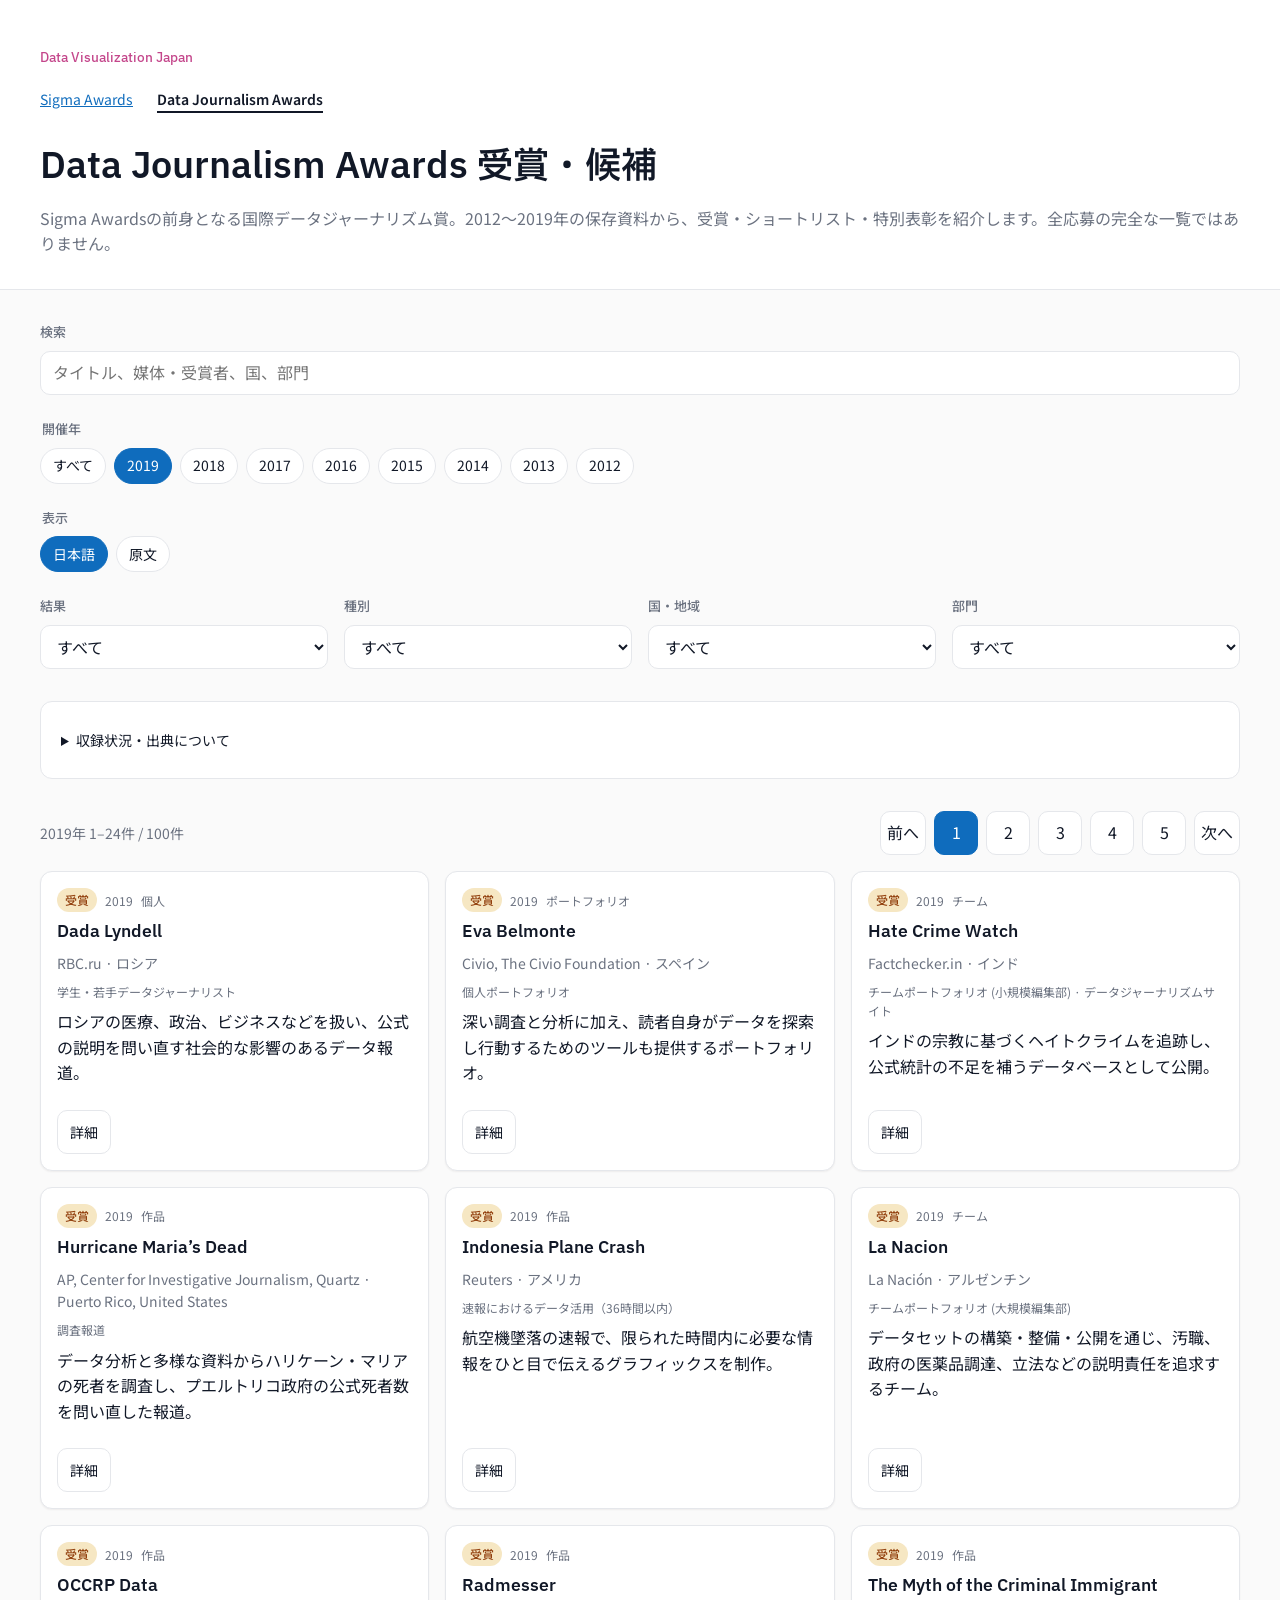
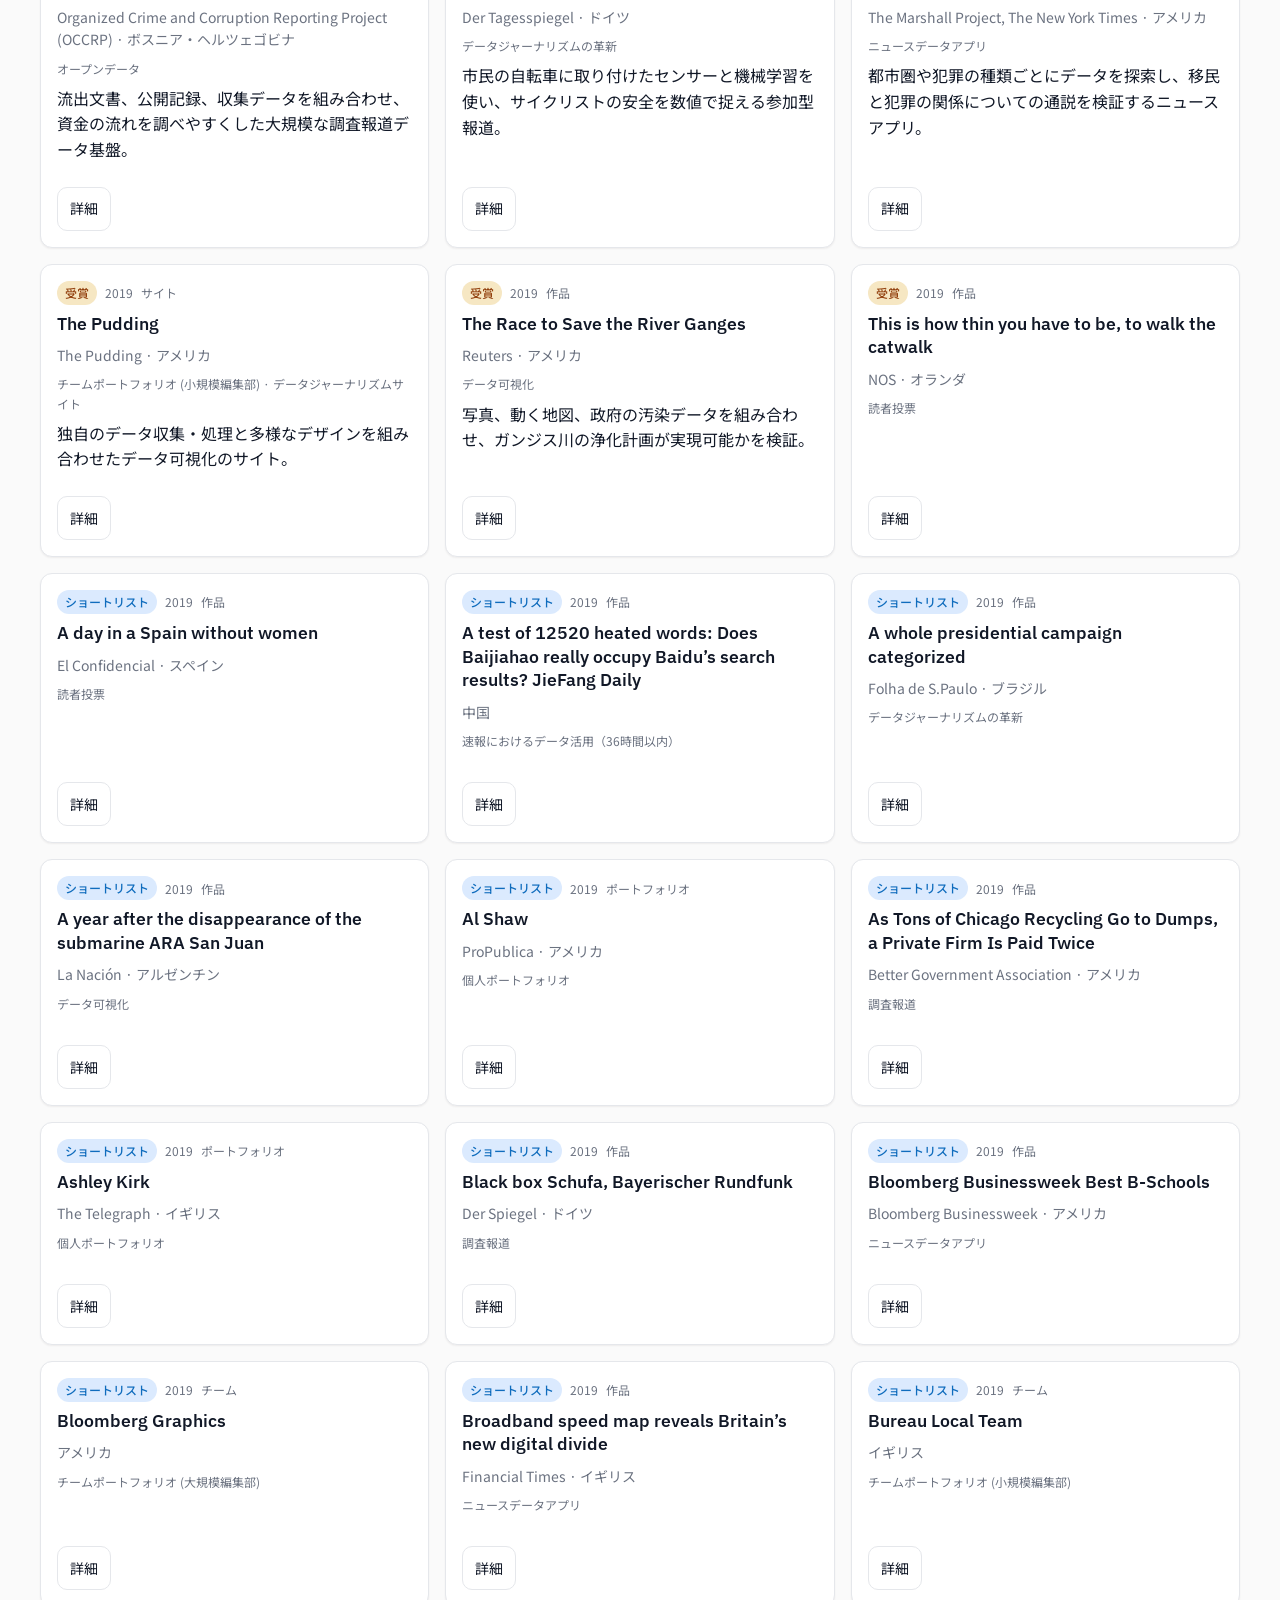
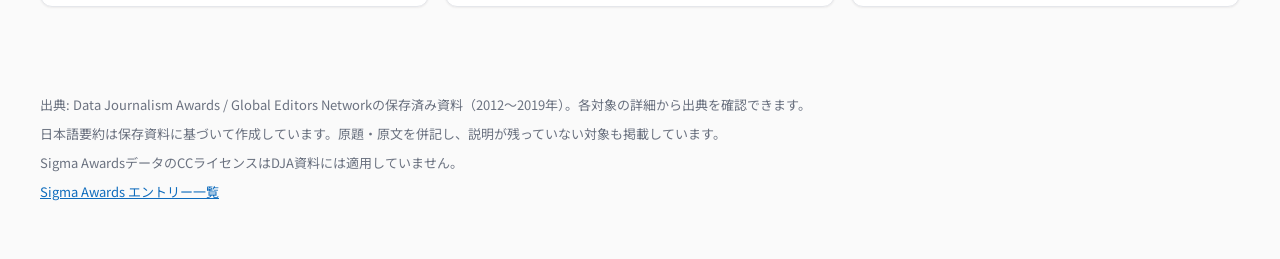
==== public/dja/index.html @ a72eab5a "Add archived Data Journalism Awards catalog" ====
<!DOCTYPE html>
<html lang="ja">
  <head>
    <meta charset="utf-8" />
    <meta name="viewport" content="width=device-width, initial-scale=1" />
    <!-- Google tag (gtag.js) -->
    <script async src="https://www.googletagmanager.com/gtag/js?id=G-0DP20HK462"></script>
    <script>
      window.dataLayer = window.dataLayer || [];
      function gtag(){dataLayer.push(arguments);}
      gtag('js', new Date());
      gtag('config', 'G-0DP20HK462');
    </script>
    <title>Data Journalism Awards 受賞・候補一覧</title>
    <meta
      name="description"
      content="Data Journalism Awardsの2012〜2019年の受賞・候補一覧。保存資料で確認できる作品・個人・チーム・サイトを検索できます。"
    />
    <link rel="preconnect" href="https://fonts.googleapis.com" />
    <link rel="preconnect" href="https://fonts.gstatic.com" crossorigin />
    <link
      href="https://fonts.googleapis.com/css2?family=IBM+Plex+Sans+JP:wght@400;500;600&family=Noto+Sans+JP:wght@400;500;600&display=swap"
      rel="stylesheet"
    />
    <link rel="icon" href="data:image/svg+xml,%3Csvg xmlns='http://www.w3.org/2000/svg' viewBox='0 0 32 32'%3E%3Crect fill='%230F6CBD' width='32' height='32' rx='6'/%3E%3Ctext x='16' y='22' text-anchor='middle' font-size='18' fill='white' font-family='Georgia, serif'%3EΣ%3C/text%3E%3C/svg%3E" />
    <link rel="stylesheet" href="../css/styles.css" />
  </head>
  <body data-catalog="dja" data-data-base="../data/dja/" data-default-year="latest">
    <a class="skip-link" href="#results">作品一覧へ</a>
    <header class="masthead">
      <div class="masthead__inner">
        <p class="masthead__kicker">Data Visualization Japan</p>
        <nav class="award-nav" aria-label="アワード"><a href="/">Sigma Awards</a><a href="/dja/" aria-current="page">Data Journalism Awards</a></nav>
        <h1>Data Journalism Awards 受賞・候補</h1>
        <p class="masthead__lede">Sigma Awardsの前身となる国際データジャーナリズム賞。2012〜2019年の保存資料から、受賞・ショートリスト・特別表彰を紹介します。全応募の完全な一覧ではありません。</p>
      </div>
    </header>

    <main class="page">
      <form class="filters" id="filters" role="search">
        <label class="filters__search">
          <span class="filters__label">検索</span>
          <input
            id="q"
            type="search"
            name="q"
            placeholder="タイトル、媒体・受賞者、国、部門"
            autocomplete="off"
            spellcheck="false"
          />
        </label>

        <fieldset class="filters__years">
          <legend class="filters__label">開催年</legend>
          <div class="chip-row" id="year-chips"></div>
        </fieldset>

        <fieldset>
          <legend class="filters__label">表示</legend>
          <div class="chip-row" id="locale-chips">
            <button class="chip" type="button" data-locale="ja" aria-pressed="true">日本語</button>
            <button class="chip" type="button" data-locale="src" aria-pressed="false">原文</button>
          </div>
        </fieldset>

        <div class="filters__row filters__row--four">
          <label>
            <span class="filters__label">結果</span>
            <select id="result" name="result">
              <option value="">すべて</option>
              <option value="winner">受賞</option>
              <option value="shortlist">ショートリスト</option>
              <option value="mention">選外表彰</option>
            </select>
          </label>
          <label>
            <span class="filters__label">種別</span>
            <select id="kind" name="kind">
              <option value="">すべて</option>
              <option value="project">作品</option>
              <option value="portfolio">ポートフォリオ</option>
              <option value="individual">個人</option>
              <option value="team">チーム</option>
              <option value="site">サイト</option>
            </select>
          </label>
          <label>
            <span class="filters__label">国・地域</span>
            <select id="country" name="country">
              <option value="">すべて</option>
            </select>
          </label>
          <label>
            <span class="filters__label">部門</span>
            <select id="category" name="category">
              <option value="">すべて</option>
            </select>
          </label>
        </div>
      </form>
      <details class="coverage" id="coverage"><summary>収録状況・出典について</summary></details>

      <section class="results" id="results" aria-live="polite">
        <div class="results__meta">
          <p id="result-count">読み込み中</p>
          <nav class="pager" id="pager" hidden></nav>
        </div>
        <div class="card-grid" id="card-grid"></div>
        <p class="empty" id="empty" hidden></p>
        <p class="error" id="error" hidden></p>
      </section>
    </main>

    <aside
      class="drawer"
      id="drawer"
      hidden
      role="dialog"
      aria-modal="true"
      aria-labelledby="drawer-title"
    >
      <div class="drawer__panel">
        <button class="drawer__close" type="button" id="drawer-close" aria-label="詳細を閉じる">
          閉じる
        </button>
        <img class="drawer__thumb" id="drawer-thumb" alt="" hidden />
        <p class="drawer__meta" id="drawer-meta"></p>
        <h2 id="drawer-title"></h2>
        <p class="drawer__original-title" id="drawer-original-title"></p>
        <p class="drawer__org" id="drawer-org"></p>
        <p class="drawer__langs" id="drawer-langs"></p>
        <div class="drawer__tags" id="drawer-tags"></div>
        <div class="drawer__body" id="drawer-body"></div>
        <details class="drawer__source" id="drawer-source">
          <summary>原文</summary>
          <div id="drawer-source-body"></div>
        </details>
        <div class="drawer__links" id="drawer-links"></div>
      </div>
    </aside>
    <div class="drawer__backdrop" id="drawer-backdrop" hidden></div>

    <footer class="site-footer">
      <p>出典: Data Journalism Awards / Global Editors Networkの保存済み資料（2012〜2019年）。各対象の詳細から出典を確認できます。</p>
      <p>日本語要約は保存資料に基づいて作成しています。原題・原文を併記し、説明が残っていない対象も掲載しています。</p>
      <p>Sigma AwardsデータのCCライセンスはDJA資料には適用していません。</p>
      <p><a href="/">Sigma Awards エントリー一覧</a></p>
    </footer>

    <script src="../js/app.js" type="module"></script>
  </body>
</html>
---- public/css/styles.css ----
:root {
  --primary: #0f6cbd;
  --primary-hover: #0958b5;
  --secondary: #4f6d7a;
  --accent: #f59e0b;
  --brand-pink: #c4468b;
  --success: #10b981;
  --background: #fafafa;
  --surface: #ffffff;
  --border: #e5e7eb;
  --text: #111827;
  --text-secondary: #6b7280;
  --code-bg: #f3f4f6;
  --winner: #92400e;
  --shortlist: #0f6cbd;
  --mention: #047857;
  --entry: #6b7280;
  --shadow: 0 1px 2px rgba(26, 25, 21, 0.06);
  --radius: 12px;
  --radius-btn: 10px;
  --ease-out: cubic-bezier(0.23, 1, 0.32, 1);
  --page-width: 1200px;
  --header-space: 8px;
}

*,
*::before,
*::after {
  box-sizing: border-box;
}

html {
  color-scheme: light;
}

body {
  margin: 0;
  background: var(--background);
  color: var(--text);
  font-family: "Noto Sans JP", "Hiragino Sans", sans-serif;
  font-size: 16px;
  line-height: 1.6;
}

h1,
h2,
h3,
.masthead__kicker,
.card__title {
  font-family: "IBM Plex Sans JP", "Noto Sans JP", sans-serif;
  letter-spacing: 0;
}

a {
  color: var(--primary);
  text-decoration: underline;
}

a:hover {
  text-decoration: none;
}

.skip-link {
  position: absolute;
  left: 16px;
  top: -48px;
  z-index: 20;
  padding: 8px 16px;
  background: var(--primary);
  color: #fff;
  text-decoration: none;
  border-radius: var(--radius-btn);
}

.skip-link:focus {
  top: 16px;
}

.masthead {
  background: var(--surface);
  border-bottom: 1px solid var(--border);
}

.masthead__inner,
.page,
.site-footer {
  width: min(100% - 32px, var(--page-width));
  margin-inline: auto;
}

.masthead__inner {
  padding: 48px 0 32px;
}

.masthead__kicker {
  margin: 0 0 8px;
  color: var(--brand-pink);
  font-size: 13px;
  font-weight: 500;
}

h1 {
  margin: 0;
  font-size: clamp(1.75rem, 2vw + 1rem, 2.25rem);
  font-weight: 600;
  line-height: 1.25;
}

.masthead__lede {
  margin: 16px 0 0;
  color: var(--text-secondary);
}

.page {
  padding: 32px 0 64px;
}

.filters {
  display: grid;
  gap: 24px;
  margin-bottom: 32px;
}

.filters__label,
.filters legend {
  display: block;
  margin-bottom: 8px;
  color: var(--text-secondary);
  font-size: 13px;
  font-weight: 500;
}

.filters fieldset {
  margin: 0;
  padding: 0;
  border: 0;
}

.filters input[type="search"],
.filters select {
  width: 100%;
  min-height: 44px;
  padding: 0 12px;
  border: 1px solid var(--border);
  border-radius: var(--radius-btn);
  background: var(--surface);
  color: var(--text);
  font: inherit;
}

.filters input[type="search"]:focus,
.filters select:focus,
.chip:focus-visible,
.card__detail:focus-visible,
.drawer__close:focus-visible,
.pager button:focus-visible {
  outline: 2px solid var(--primary);
  outline-offset: 2px;
}

.filters__row {
  display: grid;
  gap: 16px;
}

.filters__row--four {
  grid-template-columns: repeat(4, minmax(0, 1fr));
}

.filters__row--four > label {
  min-width: 0;
}

.chip-row {
  display: flex;
  flex-wrap: wrap;
  gap: 8px;
}

.chip {
  min-height: 36px;
  padding: 0 12px;
  border: 1px solid var(--border);
  border-radius: 999px;
  background: var(--surface);
  color: var(--text);
  font: inherit;
  font-size: 14px;
  cursor: pointer;
  transition: border-color 150ms var(--ease-out), background-color 150ms var(--ease-out),
    color 150ms var(--ease-out), transform 160ms var(--ease-out);
}

.chip[aria-pressed="true"] {
  background: var(--primary);
  border-color: var(--primary);
  color: #fff;
}

.chip:active,
.card:active,
.card__detail:active,
.drawer__close:active,
.pager button:active {
  transform: scale(0.97);
}

.results__meta {
  display: flex;
  flex-wrap: wrap;
  align-items: center;
  justify-content: space-between;
  gap: 16px;
  margin-bottom: 16px;
}

.results__meta p {
  margin: 0;
  color: var(--text-secondary);
  font-size: 14px;
}

.card-grid {
  display: grid;
  gap: 16px;
  grid-template-columns: 1fr;
}

.card {
  display: flex;
  flex-direction: column;
  gap: 8px;
  min-height: 100%;
  padding: 16px;
  border: 1px solid var(--border);
  border-radius: var(--radius);
  background: var(--surface);
  box-shadow: var(--shadow);
  color: inherit;
  text-align: left;
  text-decoration: none;
  cursor: pointer;
  transition: border-color 150ms var(--ease-out), transform 160ms var(--ease-out);
}

.card__thumb {
  display: block;
  margin: -16px -16px 8px;
  width: calc(100% + 32px);
  max-width: none;
  aspect-ratio: 16 / 10;
  object-fit: cover;
  background: var(--code-bg);
  border-radius: 11px 11px 0 0;
}

.card__top {
  display: flex;
  flex-wrap: wrap;
  align-items: center;
  gap: 8px;
}

.badge {
  display: inline-flex;
  align-items: center;
  min-height: 24px;
  padding: 0 8px;
  border-radius: 999px;
  background: var(--code-bg);
  color: var(--entry);
  font-size: 12px;
  font-weight: 500;
  line-height: 1;
}

.badge--winner {
  background: #f6e7c3;
  color: var(--winner);
}

.badge--shortlist {
  background: #dbeafe;
  color: var(--shortlist);
}

.badge--mention {
  background: #d1fae5;
  color: var(--mention);
}

.card__year,
.card__kind {
  color: var(--text-secondary);
  font-size: 12px;
}

.card__title {
  margin: 0;
  font-size: 1.05rem;
  font-weight: 600;
  line-height: 1.4;
}

.card__original,
.card__original-title,
.drawer__original-title {
  margin: 0;
  color: var(--text-secondary);
  font-size: 13px;
  line-height: 1.45;
}

.drawer__langs {
  margin: 8px 0 0;
  color: var(--text-secondary);
  font-size: 14px;
}

.drawer__source {
  margin-top: 24px;
  border-top: 1px solid var(--border);
  padding-top: 16px;
}

.drawer__source summary {
  min-height: 44px;
  display: flex;
  align-items: center;
  cursor: pointer;
  font-weight: 500;
}

.drawer__source[hidden] {
  display: none;
}

.card__org {
  margin: 0;
  color: var(--text-secondary);
  font-size: 14px;
}

.card__langs {
  margin: 0;
  color: var(--text-secondary);
  font-size: 13px;
}

.card__summary {
  margin: 0;
  display: -webkit-box;
  -webkit-box-orient: vertical;
  -webkit-line-clamp: 3;
  line-clamp: 3;
  overflow: hidden;
  flex: 1;
}

.card__actions {
  display: flex;
  flex-wrap: wrap;
  align-items: center;
  gap: 16px;
  margin-top: 8px;
}

.card__detail {
  min-height: 44px;
  padding: 0 12px;
  border: 1px solid var(--border);
  border-radius: var(--radius-btn);
  background: var(--surface);
  color: var(--text);
  font: inherit;
  font-size: 14px;
  cursor: pointer;
  transition: transform 160ms var(--ease-out), filter 150ms ease, border-color 150ms var(--ease-out);
}

.card__tags {
  display: flex;
  flex-wrap: wrap;
  gap: 8px;
}

.tag {
  color: var(--secondary);
  font-size: 12px;
}

.card__open {
  color: var(--primary);
  font-size: 14px;
  font-weight: 500;
  text-decoration: none;
}

.card__open:hover {
  text-decoration: underline;
}

.empty,
.error {
  padding: 24px;
  border: 1px dashed var(--border);
  border-radius: var(--radius);
  background: var(--surface);
}

.error {
  border-style: solid;
  color: #991b1b;
}

.pager {
  display: flex;
  flex-wrap: wrap;
  gap: 8px;
}

.pager button {
  min-width: 44px;
  min-height: 44px;
  border: 1px solid var(--border);
  border-radius: var(--radius-btn);
  background: var(--surface);
  color: var(--text);
  font: inherit;
  cursor: pointer;
  transition: filter 150ms ease, transform 160ms var(--ease-out);
}

.pager button[aria-current="page"] {
  background: var(--primary);
  border-color: var(--primary);
  color: #fff;
}

.pager__gap {
  display: inline-flex;
  align-items: center;
  min-height: 44px;
  color: var(--text-secondary);
}

.site-footer {
  padding: 24px 0 48px;
  color: var(--text-secondary);
  font-size: 13px;
}

.site-footer p {
  margin: 0 0 8px;
}

.drawer[hidden],
.drawer__backdrop[hidden] {
  display: none;
}

.drawer__backdrop {
  position: fixed;
  inset: 0;
  background: rgba(26, 25, 21, 0.35);
  z-index: 30;
}

.drawer {
  position: fixed;
  inset: 0;
  z-index: 40;
  display: flex;
  justify-content: flex-end;
  pointer-events: none;
}

.drawer__panel {
  pointer-events: auto;
  width: min(100%, 560px);
  height: 100%;
  overflow: auto;
  padding: 24px;
  background: var(--surface);
  box-shadow: -8px 0 24px rgba(26, 25, 21, 0.08);
  transform: translateX(0);
  transition: transform 280ms var(--ease-out);
}

.drawer[data-open="false"] .drawer__panel {
  transform: translateX(100%);
}

.drawer__thumb {
  display: block;
  width: 100%;
  max-height: 280px;
  margin: 0 0 16px;
  object-fit: cover;
  background: var(--code-bg);
  border-radius: 8px;
}

.drawer__thumb[hidden] {
  display: none;
}

.drawer__close {
  min-height: 44px;
  margin-bottom: 16px;
  padding: 0 16px;
  border: 1px solid var(--border);
  border-radius: var(--radius-btn);
  background: var(--surface);
  color: var(--text);
  font: inherit;
  cursor: pointer;
  transition: transform 160ms var(--ease-out), filter 150ms ease;
}

.drawer__meta,
.drawer__org {
  color: var(--text-secondary);
  font-size: 14px;
}

.drawer h2 {
  margin: 8px 0 8px;
  font-size: 1.5rem;
  line-height: 1.35;
}

.drawer__tags {
  display: flex;
  flex-wrap: wrap;
  gap: 8px;
  margin: 16px 0;
}

.drawer__body h3 {
  margin: 24px 0 8px;
  font-size: 13px;
  font-weight: 600;
  color: var(--text-secondary);
}

.drawer__body p {
  margin: 0;
  white-space: pre-wrap;
}

.drawer__links {
  display: grid;
  gap: 8px;
  margin-top: 24px;
}

.drawer__links a {
  word-break: break-all;
}

@media (min-width: 768px) {
  .filters__row {
    grid-template-columns: repeat(3, 1fr);
  }

  .filters__row--four {
    grid-template-columns: repeat(4, minmax(0, 1fr));
  }

  .card-grid {
    grid-template-columns: repeat(2, 1fr);
  }
}

@media (min-width: 1100px) {
  .card-grid {
    grid-template-columns: repeat(3, 1fr);
  }
}

@media (hover: hover) and (pointer: fine) {
  .chip:hover {
    border-color: var(--primary);
  }

  .card:hover {
    border-color: var(--primary);
  }

  .pager button:hover,
  .card__detail:hover,
  .drawer__close:hover {
    filter: brightness(0.96);
  }

  .card__detail:hover {
    border-color: var(--primary);
  }
}

@media (prefers-reduced-motion: reduce) {
  *,
  *::before,
  *::after {
    animation: none !important;
    transition: none !important;
  }
}

.award-nav {
  display: flex;
  flex-wrap: wrap;
  gap: 8px 24px;
  margin: 8px 0 24px;
  font-size: 14px;
}
.award-nav a { display: inline-flex; align-items: center; min-height: 44px; }
.award-nav [aria-current="page"] { color: var(--text); font-weight: 600; text-decoration-thickness: 2px; text-underline-offset: 6px; }
.card__category { margin: 0; color: var(--text-secondary); font-size: 12px; line-height: 1.6; }
.coverage { margin-bottom: 32px; padding: 16px 20px; border: 1px solid var(--border); border-radius: var(--radius); background: var(--surface); font-size: 14px; }
.coverage > summary, .source-records > summary { cursor: pointer; min-height: 44px; align-content: center; }
.coverage__scroll { overflow-x: auto; }
.coverage table { width: 100%; border-collapse: collapse; text-align: left; }
.coverage caption { text-align: left; padding-bottom: 12px; font-weight: 600; }
.coverage th, .coverage td { border-bottom: 1px solid var(--border); padding: 12px 8px; vertical-align: top; }
.coverage th:first-child { white-space: nowrap; }
.coverage td:last-child { min-width: 240px; }
.award-list, .source-list { margin: 8px 0; padding-left: 20px; }
.award-list li, .source-list li { margin-bottom: 12px; overflow-wrap: anywhere; }
.award-list small, .source-list small, .source-list span { display: block; color: var(--text-secondary); }
.drawer__links h3, .drawer__links .source-list, .drawer__links .source-note, .source-records { flex-basis: 100%; margin-bottom: 0; }
.source-list a { display: inline-block; margin: 4px 16px 0 0; }
.source-note { font-size: 13px; color: var(--text-secondary); }
.source-records p { font-size: 14px; overflow-wrap: anywhere; }
body[data-catalog="dja"] .card__title { overflow-wrap: anywhere; }
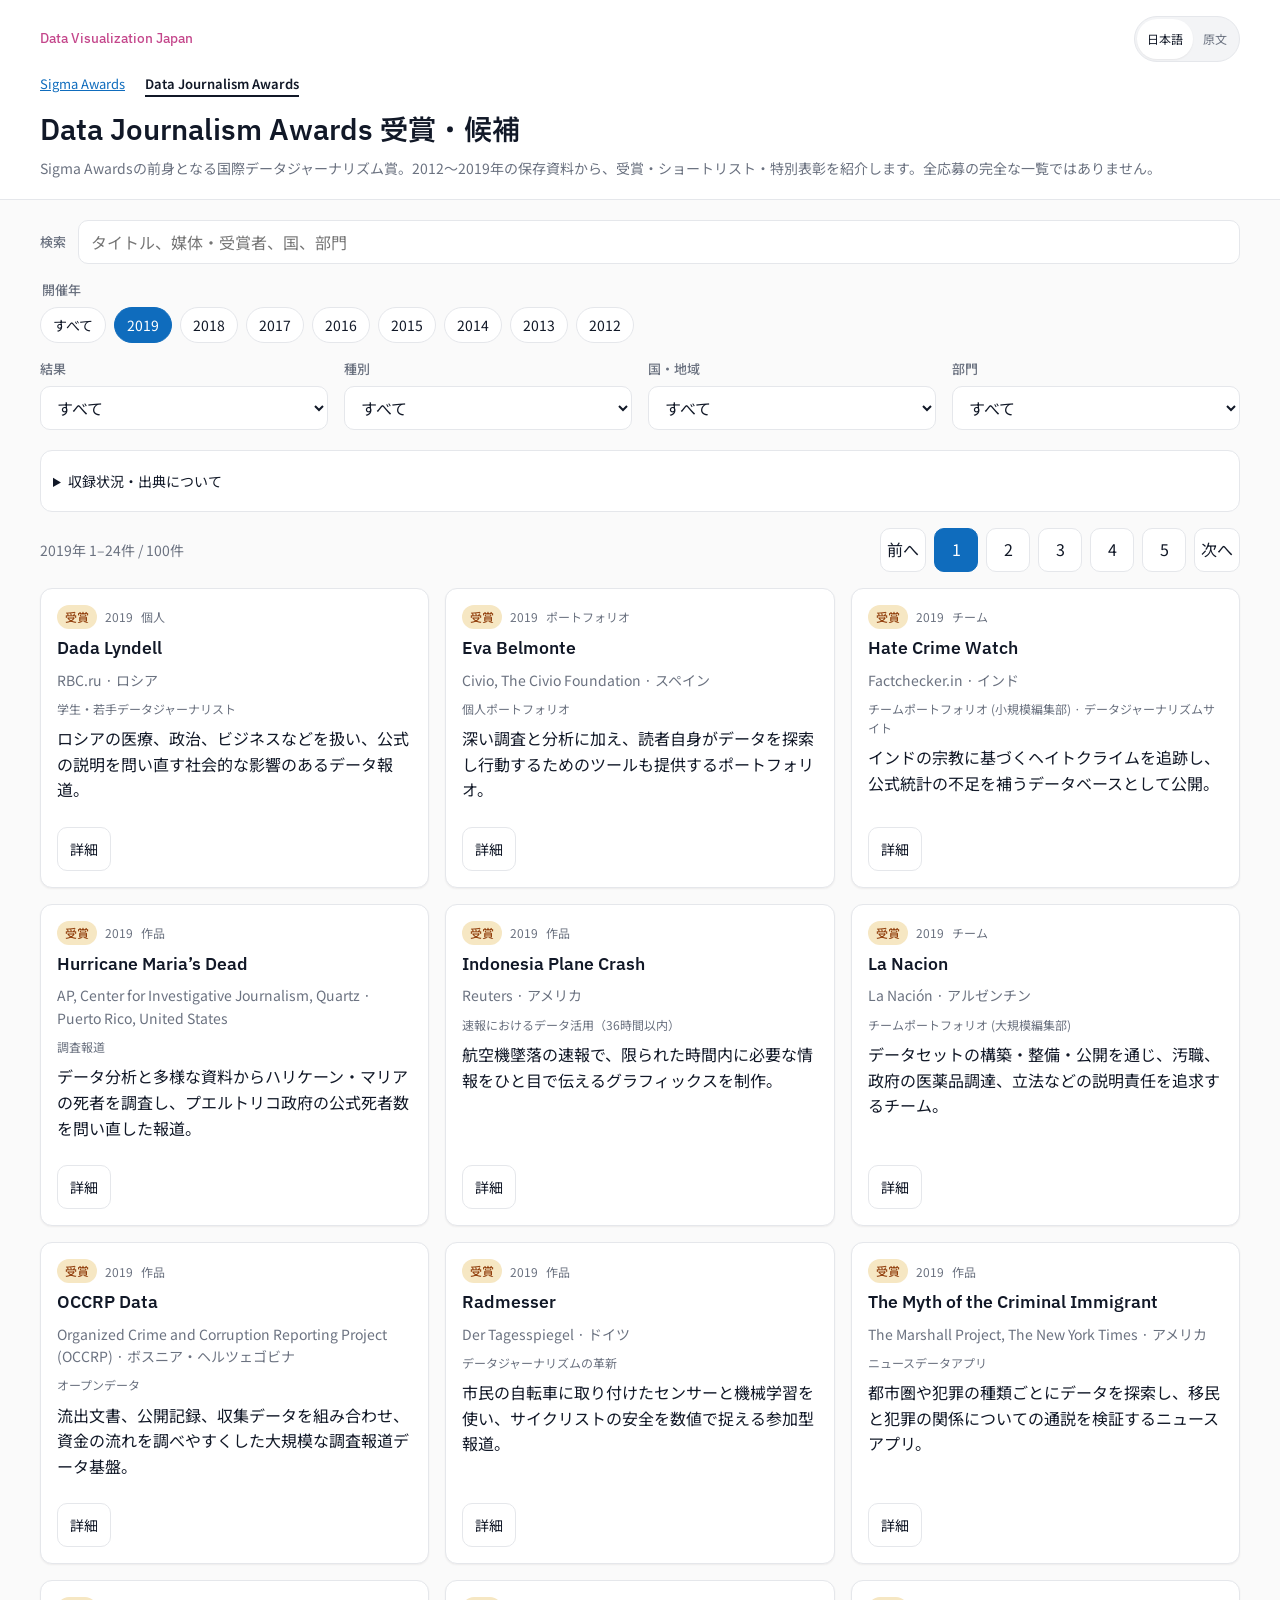
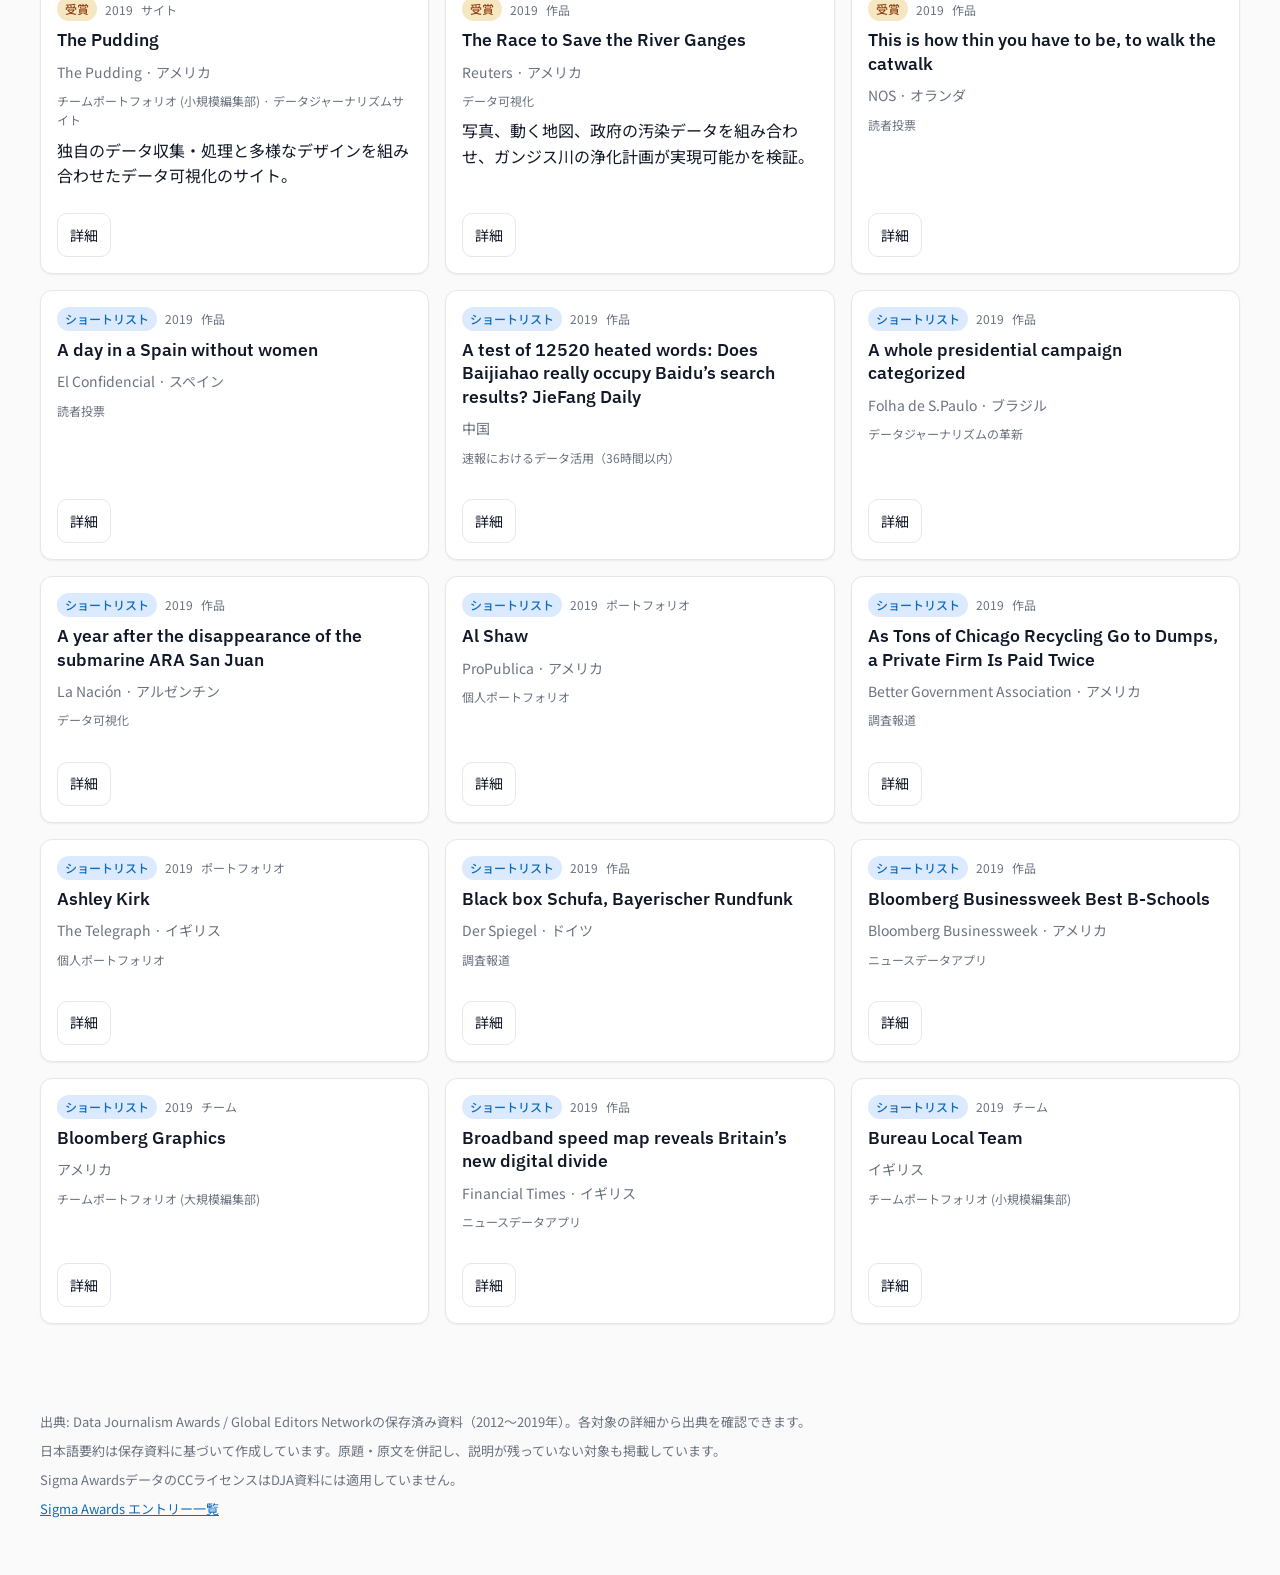
==== commit c451dbbd: "Compact catalog headers and move language switch to top right" ====
--- a/public/dja/index.html
+++ b/public/dja/index.html
@@ -29,7 +29,13 @@
     <a class="skip-link" href="#results">作品一覧へ</a>
     <header class="masthead">
       <div class="masthead__inner">
-        <p class="masthead__kicker">Data Visualization Japan</p>
+        <div class="masthead__top">
+          <p class="masthead__kicker">Data Visualization Japan</p>
+          <div class="chip-row locale-switch" id="locale-chips" role="group" aria-label="表示言語">
+            <button class="chip" type="button" data-locale="ja" aria-pressed="true">日本語</button>
+            <button class="chip" type="button" data-locale="src" aria-pressed="false">原文</button>
+          </div>
+        </div>
         <nav class="award-nav" aria-label="アワード"><a href="/">Sigma Awards</a><a href="/dja/" aria-current="page">Data Journalism Awards</a></nav>
         <h1>Data Journalism Awards 受賞・候補</h1>
         <p class="masthead__lede">Sigma Awardsの前身となる国際データジャーナリズム賞。2012〜2019年の保存資料から、受賞・ショートリスト・特別表彰を紹介します。全応募の完全な一覧ではありません。</p>
@@ -53,14 +59,6 @@
         <fieldset class="filters__years">
           <legend class="filters__label">開催年</legend>
           <div class="chip-row" id="year-chips"></div>
-        </fieldset>
-
-        <fieldset>
-          <legend class="filters__label">表示</legend>
-          <div class="chip-row" id="locale-chips">
-            <button class="chip" type="button" data-locale="ja" aria-pressed="true">日本語</button>
-            <button class="chip" type="button" data-locale="src" aria-pressed="false">原文</button>
-          </div>
         </fieldset>
 
         <div class="filters__row filters__row--four">
--- a/public/css/styles.css
+++ b/public/css/styles.css
@@ -89,11 +89,18 @@
 }
 
 .masthead__inner {
-  padding: 48px 0 32px;
+  padding: 16px 0 20px;
+}
+
+.masthead__top {
+  display: flex;
+  align-items: center;
+  justify-content: space-between;
+  gap: 12px;
 }
 
 .masthead__kicker {
-  margin: 0 0 8px;
+  margin: 0;
   color: var(--brand-pink);
   font-size: 13px;
   font-weight: 500;
@@ -101,30 +108,46 @@
 
 h1 {
   margin: 0;
-  font-size: clamp(1.75rem, 2vw + 1rem, 2.25rem);
+  font-size: clamp(1.375rem, 1.4vw + 1rem, 1.75rem);
   font-weight: 600;
   line-height: 1.25;
 }
 
 .masthead__lede {
-  margin: 16px 0 0;
-  color: var(--text-secondary);
+  margin: 8px 0 0;
+  color: var(--text-secondary);
+  font-size: 14px;
 }
 
 .page {
-  padding: 32px 0 64px;
+  padding: 20px 0 64px;
 }
 
 .filters {
   display: grid;
-  gap: 24px;
-  margin-bottom: 32px;
+  gap: 16px;
+  margin-bottom: 20px;
+}
+
+.filters__search {
+  display: flex;
+  align-items: center;
+  gap: 12px;
+}
+
+.filters__search .filters__label {
+  flex: none;
+  margin: 0;
+}
+
+.filters__search input {
+  min-width: 0;
 }
 
 .filters__label,
 .filters legend {
   display: block;
-  margin-bottom: 8px;
+  margin-bottom: 6px;
   color: var(--text-secondary);
   font-size: 13px;
   font-weight: 500;
@@ -195,6 +218,31 @@
   background: var(--primary);
   border-color: var(--primary);
   color: #fff;
+}
+
+.locale-switch {
+  flex: none;
+  flex-wrap: nowrap;
+  gap: 0;
+  padding: 2px;
+  border: 1px solid var(--border);
+  border-radius: 999px;
+  background: var(--code-bg);
+}
+
+.locale-switch .chip {
+  min-height: 40px;
+  padding: 0 10px;
+  border: 0;
+  background: transparent;
+  color: var(--text-secondary);
+  font-size: 12px;
+}
+
+.locale-switch .chip[aria-pressed="true"] {
+  background: var(--surface);
+  color: var(--text);
+  box-shadow: var(--shadow);
 }
 
 .chip:active,
@@ -611,14 +659,14 @@
 .award-nav {
   display: flex;
   flex-wrap: wrap;
-  gap: 8px 24px;
-  margin: 8px 0 24px;
-  font-size: 14px;
+  gap: 4px 20px;
+  margin: 0 0 8px;
+  font-size: 13px;
 }
 .award-nav a { display: inline-flex; align-items: center; min-height: 44px; }
 .award-nav [aria-current="page"] { color: var(--text); font-weight: 600; text-decoration-thickness: 2px; text-underline-offset: 6px; }
 .card__category { margin: 0; color: var(--text-secondary); font-size: 12px; line-height: 1.6; }
-.coverage { margin-bottom: 32px; padding: 16px 20px; border: 1px solid var(--border); border-radius: var(--radius); background: var(--surface); font-size: 14px; }
+.coverage { margin-bottom: 16px; padding: 8px 12px; border: 1px solid var(--border); border-radius: var(--radius); background: var(--surface); font-size: 14px; }
 .coverage > summary, .source-records > summary { cursor: pointer; min-height: 44px; align-content: center; }
 .coverage__scroll { overflow-x: auto; }
 .coverage table { width: 100%; border-collapse: collapse; text-align: left; }
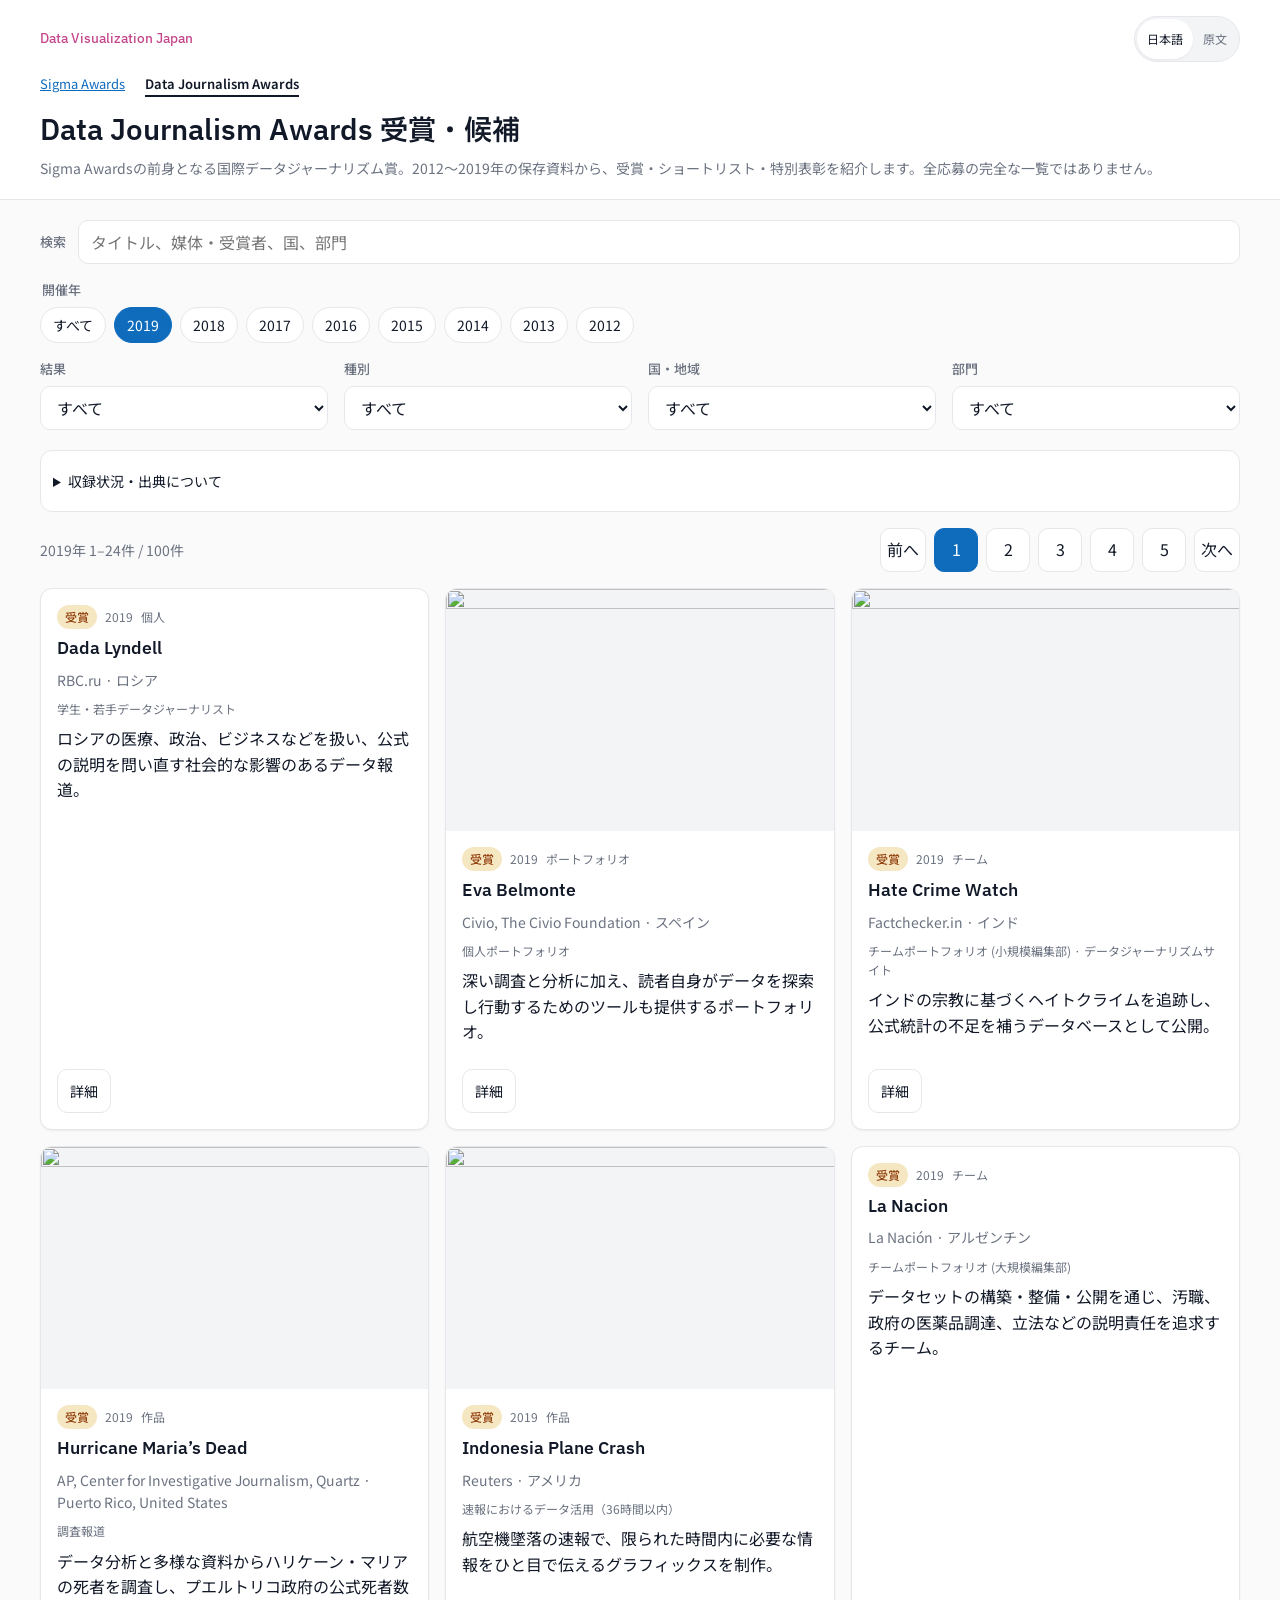
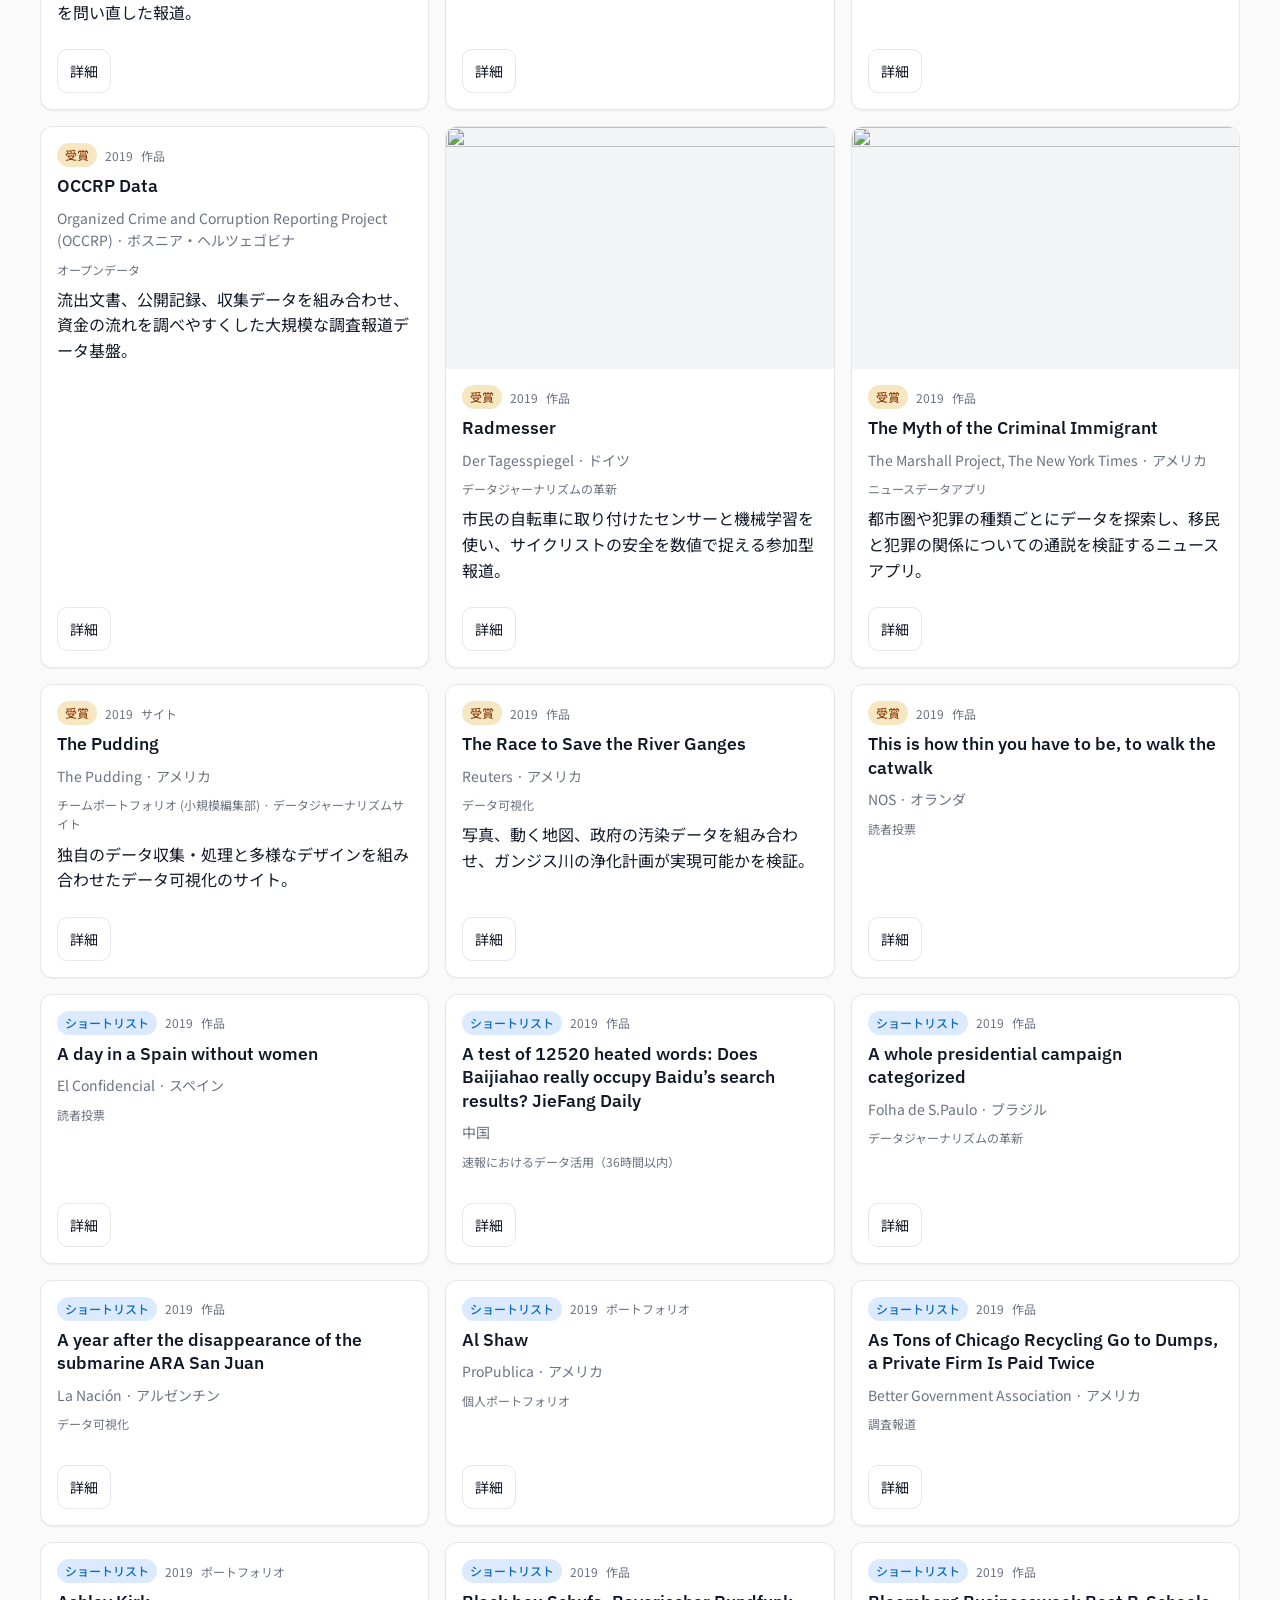
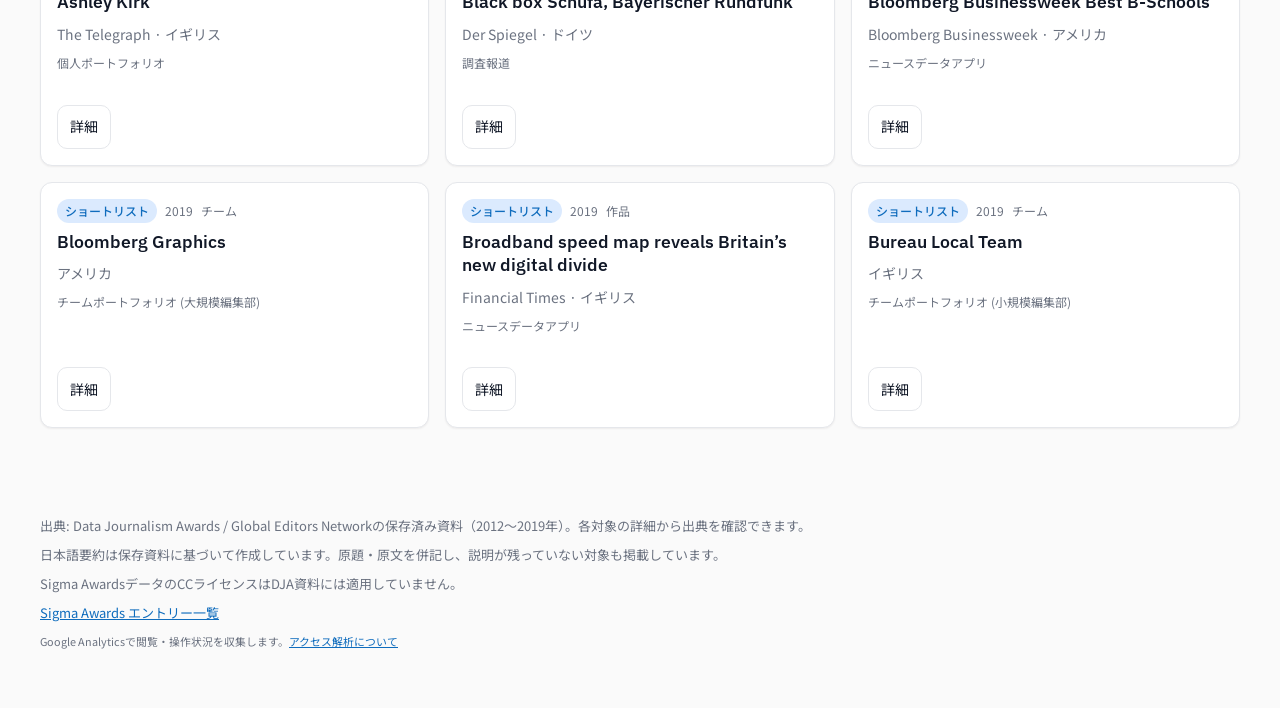
==== commit b34262dc: "Standardize DVJ GA4 measurement and content page views" ====
--- a/public/dja/index.html
+++ b/public/dja/index.html
@@ -3,14 +3,7 @@
   <head>
     <meta charset="utf-8" />
     <meta name="viewport" content="width=device-width, initial-scale=1" />
-    <!-- Google tag (gtag.js) -->
-    <script async src="https://www.googletagmanager.com/gtag/js?id=G-0DP20HK462"></script>
-    <script>
-      window.dataLayer = window.dataLayer || [];
-      function gtag(){dataLayer.push(arguments);}
-      gtag('js', new Date());
-      gtag('config', 'G-0DP20HK462');
-    </script>
+    <!-- DVJ_ANALYTICS -->
     <title>Data Journalism Awards 受賞・候補一覧</title>
     <meta
       name="description"
@@ -143,6 +136,7 @@
       <p>日本語要約は保存資料に基づいて作成しています。原題・原文を併記し、説明が残っていない対象も掲載しています。</p>
       <p>Sigma AwardsデータのCCライセンスはDJA資料には適用していません。</p>
       <p><a href="/">Sigma Awards エントリー一覧</a></p>
+    <p><small>Google Analyticsで閲覧・操作状況を収集します。<a href="https://data-visualization.jp/about/">アクセス解析について</a></small></p>
     </footer>
 
     <script src="../js/app.js" type="module"></script>
--- a/public/css/styles.css
+++ b/public/css/styles.css
@@ -295,6 +295,7 @@
   display: block;
   margin: -16px -16px 8px;
   width: calc(100% + 32px);
+  height: auto;
   max-width: none;
   aspect-ratio: 16 / 10;
   object-fit: cover;
@@ -350,6 +351,21 @@
   line-height: 1.4;
 }
 
+.card__link {
+  color: inherit;
+  text-decoration: none;
+}
+
+.card__link:hover,
+.card__link:focus-visible {
+  text-decoration: underline;
+}
+
+.card__link:focus-visible {
+  outline: 2px solid var(--primary);
+  outline-offset: 2px;
+}
+
 .card__original,
 .card__original-title,
 .drawer__original-title {
@@ -414,6 +430,9 @@
 }
 
 .card__detail {
+  display: inline-flex;
+  align-items: center;
+  text-decoration: none;
   min-height: 44px;
   padding: 0 12px;
   border: 1px solid var(--border);
@@ -597,6 +616,10 @@
   white-space: pre-wrap;
 }
 
+.drawer__body p + p {
+  margin-top: 12px;
+}
+
 .drawer__links {
   display: grid;
   gap: 8px;
@@ -605,6 +628,27 @@
 
 .drawer__links a {
   word-break: break-all;
+}
+
+.link-note {
+  margin-left: 8px;
+  color: var(--text-secondary);
+  font-size: 12px;
+  overflow-wrap: anywhere;
+}
+
+.ref-title {
+  margin: 16px 0 0;
+  font-size: 13px;
+  font-weight: 600;
+  color: var(--text-secondary);
+}
+
+.ref-list {
+  display: grid;
+  gap: 4px;
+  margin: 0;
+  padding-left: 20px;
 }
 
 @media (min-width: 768px) {
@@ -682,3 +726,31 @@
 .source-note { font-size: 13px; color: var(--text-secondary); }
 .source-records p { font-size: 14px; overflow-wrap: anywhere; }
 body[data-catalog="dja"] .card__title { overflow-wrap: anywhere; }
+
+/* Static pages (entry detail, year lists) */
+.detail { max-width: 800px; overflow-wrap: anywhere; }
+.crumbs { display: flex; flex-wrap: wrap; gap: 4px 20px; margin-bottom: 16px; font-size: 14px; }
+.crumbs a { display: inline-flex; align-items: center; min-height: 44px; }
+.detail__thumb { display: block; width: 100%; height: auto; max-height: 360px; margin: 0 0 16px; object-fit: cover; background: var(--code-bg); border-radius: 8px; }
+.detail__meta, .detail__org, .detail__langs { margin: 0; color: var(--text-secondary); font-size: 14px; }
+.detail h1 { margin: 8px 0; }
+.detail__original-title { margin: 0 0 8px; color: var(--text-secondary); font-size: 14px; }
+.detail__tags { display: flex; flex-wrap: wrap; gap: 8px; margin: 16px 0; }
+.detail__body h2, .detail__source h2, .detail__links h2 { margin: 24px 0 8px; color: var(--text-secondary); font-size: 13px; font-weight: 600; }
+.detail__body p, .detail__source p { margin: 0; white-space: pre-wrap; }
+.detail__body p + p, .detail__source p + p { margin-top: 12px; }
+.detail__links .ref-title { margin: 16px 0 0; }
+.detail__links .ref-list { margin: 0; }
+.detail__source { margin-top: 32px; padding-top: 8px; border-top: 1px solid var(--border); }
+.detail__source .detail__source-title { color: var(--text); font-size: 15px; }
+.detail__links { display: grid; gap: 8px; margin-top: 24px; }
+.detail__links a { word-break: break-all; }
+.year-index { margin-top: 40px; padding-top: 16px; border-top: 1px solid var(--border); }
+.year-index h2 { margin: 0 0 8px; font-size: 15px; }
+.year-index ul { display: flex; flex-wrap: wrap; gap: 4px 8px; margin: 0; padding: 0; list-style: none; }
+.year-index a { display: inline-flex; align-items: center; justify-content: center; min-width: 56px; min-height: 44px; padding: 0 12px; border: 1px solid var(--border); border-radius: var(--radius-btn); background: var(--surface); text-decoration: none; }
+.year-index a[aria-current="page"] { border-color: var(--primary); font-weight: 600; }
+body > .year-index { width: min(100% - 32px, var(--page-width)); margin-inline: auto; }
+.entry-list { margin: 16px 0 0; padding-left: 28px; }
+.entry-list li { margin-bottom: 12px; }
+.entry-list__original, .entry-list__meta { display: block; color: var(--text-secondary); font-size: 13px; }
